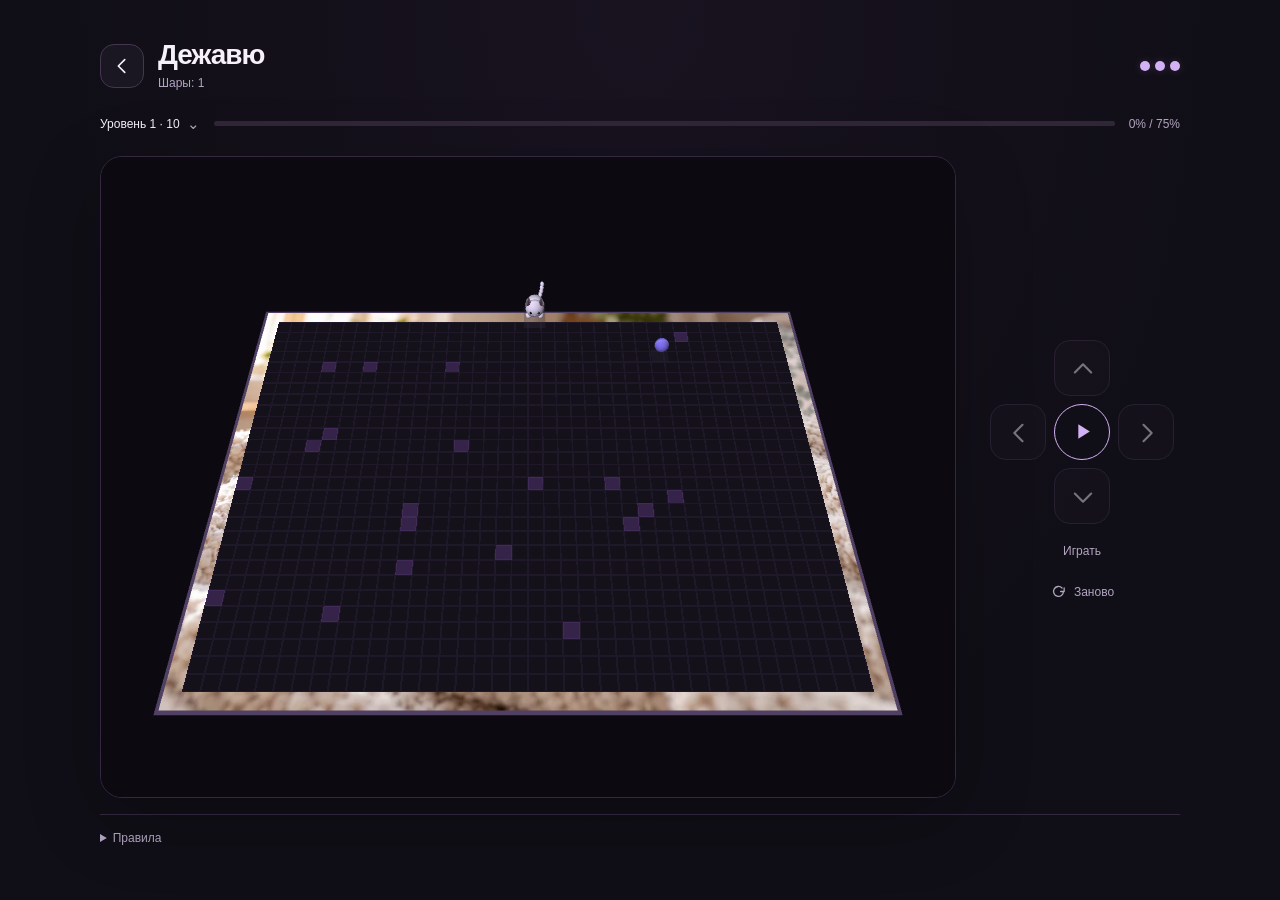
==== aircat.html @ 55bf4a69 "Add personal 3D cat territory game with ten levels" ====
<!doctype html>
<html lang="ru">
<head>
 <meta charset="utf-8">
 <meta name="viewport" content="width=device-width,initial-scale=1,viewport-fit=cover">
 <meta name="theme-color" content="#100e16">
 <meta name="color-scheme" content="dark">
 <meta name="robots" content="noindex">
 <title>Дежавю · Алексей Саава</title>
 <link rel="stylesheet" href="cv-assets/aircat-styles.70ddca77c7d8.css">
 <script defer src="cv-assets/aircat-core.e7ccb7cbba97.js"></script>
 <script defer src="cv-assets/aircat-renderer.3f87e64dbd23.js"></script>
 <script defer src="cv-assets/aircat-runtime.8a50a23db556.js"></script>
</head>
<body>
 <main class="arcade">
  <div class="arcade-shell">
   <header class="arcade-header">
    <a class="arcade-icon" href="./?cv=1#ru" data-aircat-back aria-label="Вернуться в мой опыт"><svg viewBox="0 0 24 24" fill="none" stroke="currentColor" stroke-width="1.8" stroke-linecap="round" stroke-linejoin="round" aria-hidden="true"><path d="M15 5l-7 7 7 7"/></svg></a>
    <div class="arcade-heading"><h1 data-aircat-title>Дежавю</h1><div class="arcade-result" data-aircat-result></div></div>
    <div class="arcade-lives" data-aircat-lives aria-label="Жизни: 3"><i data-aircat-life aria-hidden="true"></i><i data-aircat-life aria-hidden="true"></i><i data-aircat-life aria-hidden="true"></i></div>
   </header>
   <div class="arcade-meta">
    <details class="arcade-levels" data-aircat-levels><summary data-aircat-level>Уровень 1 · 10</summary><div class="arcade-level-picker"><button type="button" data-level="1" aria-label="Уровень 1">1</button><button type="button" data-level="2" aria-label="Уровень 2">2</button><button type="button" data-level="3" aria-label="Уровень 3">3</button><button type="button" data-level="4" aria-label="Уровень 4">4</button><button type="button" data-level="5" aria-label="Уровень 5">5</button><button type="button" data-level="6" aria-label="Уровень 6">6</button><button type="button" data-level="7" aria-label="Уровень 7">7</button><button type="button" data-level="8" aria-label="Уровень 8">8</button><button type="button" data-level="9" aria-label="Уровень 9">9</button><button type="button" data-level="10" aria-label="Уровень 10">10</button></div></details>
    <progress data-aircat-progress max="100" value="0" aria-label="Открытая площадь"></progress>
    <span data-aircat-percent>0% / 75%</span>
   </div>
   <div class="arcade-play">
    <div class="arcade-stage" data-aircat-stage><canvas class="arcade-board" width="800" height="600" data-aircat-board tabindex="0" role="img" aria-label="Трёхмерное игровое поле"></canvas></div>
    <div class="arcade-controls">
     <div class="arcade-pad" data-aircat-pad>
      <button class="arcade-direction" type="button" data-dir="up" aria-label="up" disabled><svg viewBox="0 0 24 24" fill="none" stroke="currentColor" stroke-width="1.8" stroke-linecap="round" stroke-linejoin="round" aria-hidden="true"><path d="M5 15l7-7 7 7"/></svg></button><button class="arcade-direction" type="button" data-dir="left" aria-label="left" disabled><svg viewBox="0 0 24 24" fill="none" stroke="currentColor" stroke-width="1.8" stroke-linecap="round" stroke-linejoin="round" aria-hidden="true"><path d="M15 5l-7 7 7 7"/></svg></button><button class="arcade-direction" type="button" data-dir="right" aria-label="right" disabled><svg viewBox="0 0 24 24" fill="none" stroke="currentColor" stroke-width="1.8" stroke-linecap="round" stroke-linejoin="round" aria-hidden="true"><path d="M9 5l7 7-7 7"/></svg></button><button class="arcade-direction" type="button" data-dir="down" aria-label="down" disabled><svg viewBox="0 0 24 24" fill="none" stroke="currentColor" stroke-width="1.8" stroke-linecap="round" stroke-linejoin="round" aria-hidden="true"><path d="M5 9l7 7 7-7"/></svg></button>
      <button class="arcade-action" type="button" data-aircat-action aria-label="Играть" disabled><svg viewBox="0 0 24 24" fill="none" stroke="currentColor" stroke-width="1.8" stroke-linecap="round" stroke-linejoin="round" aria-hidden="true"><path d="M8 5l11 7-11 7z" fill="currentColor" stroke="none"/></svg></button>
     </div>
     <div class="arcade-secondary"><div class="arcade-state" data-aircat-state></div><button class="arcade-restart" type="button" data-aircat-restart><svg viewBox="0 0 24 24" fill="none" stroke="currentColor" stroke-width="1.8" stroke-linecap="round" stroke-linejoin="round" aria-hidden="true"><path d="M20 7v5h-5M19 12a7 7 0 1 1-2-5"/></svg><span data-aircat-restart-label>Заново</span></button></div>
    </div>
   </div>
   <div class="arcade-error" data-aircat-error hidden><p data-aircat-error-copy></p><button type="button" data-aircat-retry>Повторить</button></div>
   <details class="arcade-help" data-aircat-help-details><summary data-aircat-rules>Правила</summary><p data-aircat-help></p></details>
   <div class="sr-only" data-aircat-announcement aria-live="polite" aria-atomic="true"></div>
  </div>
 </main>
 <noscript><p>Для игры нужен JavaScript. <a href="./?cv=1#ru">Вернуться в CV</a></p></noscript>
</body>
</html>
---- cv-assets/aircat-styles.70ddca77c7d8.css ----
/* Personal Déjà vu arcade. The thumb controls remain outside the 3D view. */
:root{color-scheme:dark;--bg:#100e16;--panel:#1a1622;--text:#f5f0fa;--muted:#b3a5c1;--accent:#d3b1f5;--line:#44364f;font-family:Inter,-apple-system,BlinkMacSystemFont,'Segoe UI',sans-serif;background:var(--bg);color:var(--text)}
*{box-sizing:border-box}body{margin:0;min-width:280px}button,a,summary{-webkit-tap-highlight-color:transparent}button{font:inherit;cursor:pointer}button:disabled{opacity:.45;cursor:wait}button,a{touch-action:manipulation}button svg,a svg{width:22px;height:22px;pointer-events:none}[hidden]{display:none!important}
.arcade{min-height:100svh;display:grid;place-items:center;padding:calc(16px + env(safe-area-inset-top)) calc(16px + env(safe-area-inset-right)) calc(16px + env(safe-area-inset-bottom)) calc(16px + env(safe-area-inset-left));background:radial-gradient(ellipse at 50% 0%,#30203b44,transparent 65%)}
.arcade-shell{width:min(100%,1080px);display:grid;gap:16px;min-width:0}
.arcade-header{display:grid;grid-template-columns:44px minmax(0,1fr) auto;gap:14px;align-items:center}.arcade-heading h1{margin:0;font-size:clamp(21px,3vw,28px);letter-spacing:-.035em;line-height:1.15}.arcade-result{font-size:12px;line-height:1.3;color:var(--muted);margin-top:4px;min-height:16px}
.arcade-icon{display:inline-grid;place-items:center;width:44px;height:44px;padding:10px;border:1px solid var(--line);border-radius:14px;background:var(--panel);color:var(--text);text-decoration:none}
.arcade-lives{display:flex;gap:5px}.arcade-lives i{display:block;width:10px;height:10px;border-radius:50%;background:var(--accent);box-shadow:0 0 10px #d3b1f530}.arcade-lives i[data-lost=true]{background:#4c4058;box-shadow:none}
.arcade-meta{display:grid;grid-template-columns:auto minmax(0,1fr) auto;gap:14px;align-items:center;font-size:12px;color:var(--muted);font-variant-numeric:tabular-nums}.arcade-meta progress{display:block;width:100%;height:5px;border:0;border-radius:4px;overflow:hidden;background:#302637;accent-color:var(--accent)}progress::-webkit-progress-bar{background:#302637}progress::-webkit-progress-value{background:var(--accent)}progress::-moz-progress-bar{background:var(--accent)}
.arcade-levels{position:relative}.arcade-levels summary{min-height:32px;display:flex;align-items:center;gap:7px;color:var(--text);cursor:pointer;list-style:none}.arcade-levels summary::after{content:'⌄';font-size:15px;color:var(--muted)}.arcade-levels summary::-webkit-details-marker{display:none}.arcade-levels[open] summary::after{transform:rotate(180deg)}
.arcade-level-picker{position:absolute;left:0;top:100%;z-index:2;width:240px;padding:12px;display:grid;grid-template-columns:repeat(5,1fr);gap:8px;border:1px solid var(--line);border-radius:16px;background:var(--panel);box-shadow:0 12px 36px #0008}.arcade-level-picker button{width:36px;height:40px;border:1px solid var(--line);border-radius:10px;background:var(--bg);color:var(--text)}.arcade-level-picker button[aria-current=true]{color:var(--bg);background:var(--accent)}.arcade-level-picker button[data-passed=true]::after{content:'·';margin-left:2px;color:#fff}
.arcade-play{display:grid;grid-template-columns:minmax(0,1fr) 196px;gap:28px;align-items:center;min-width:0}.arcade-stage{aspect-ratio:4/3;position:relative;width:100%;min-width:0;border:1px solid #34283f;border-radius:22px;overflow:hidden;background:#0c0a10;box-shadow:0 20px 80px #0003}.arcade-board{display:block;width:100%;height:100%;touch-action:pan-y;user-select:none;-webkit-user-select:none}
.arcade-controls{display:grid;justify-items:center;gap:18px}.arcade-pad{display:grid;grid-template-columns:repeat(3,56px);grid-template-rows:repeat(3,56px);gap:8px;touch-action:none;user-select:none;-webkit-user-select:none;position:relative}.arcade-direction{display:grid;place-items:center;width:56px;height:56px;padding:14px;border:1px solid var(--line);border-radius:16px;background:var(--panel);color:var(--text);touch-action:none}.arcade-direction svg{width:28px;height:28px}.arcade-direction[data-dir=up]{grid-column:2;grid-row:1}.arcade-direction[data-dir=left]{grid-column:1;grid-row:2}.arcade-direction[data-dir=right]{grid-column:3;grid-row:2}.arcade-direction[data-dir=down]{grid-column:2;grid-row:3}.arcade-direction[data-pressed=true]{background:var(--accent);color:var(--bg);border-color:var(--accent)}
.arcade-action{grid-column:2;grid-row:2;width:56px;height:56px;display:grid;place-items:center;padding:13px;border:1px solid var(--accent);border-radius:50%;background:var(--bg);color:var(--accent)}.arcade-action svg{width:25px;height:25px}
.arcade-secondary{display:grid;justify-items:center;gap:10px}.arcade-state{color:var(--muted);font-size:12px;text-align:center;line-height:1.5;min-height:18px}.arcade-restart{border:0;background:transparent;color:var(--muted);min-height:44px;padding:10px 14px;font-size:12px;display:inline-flex;align-items:center;gap:7px}.arcade-restart svg{width:17px;height:17px}
.arcade-help{border-top:1px solid #34283f;padding-top:14px;color:var(--muted);font-size:12px;line-height:1.65}.arcade-help summary{cursor:pointer;min-height:32px;width:max-content;max-width:100%}.arcade-help p{max-width:640px;margin:10px 0 0}.arcade-error{padding:18px;border:1px solid #c2789650;border-radius:16px;font-size:14px;line-height:1.5;color:#ffd1e4}.arcade-error button{display:block;margin-top:12px;border:1px solid var(--line);border-radius:10px;padding:10px 14px;background:var(--panel);color:var(--text);min-height:44px}
.sr-only{position:absolute!important;width:1px;height:1px;margin:-1px;padding:0;overflow:hidden;clip-path:inset(50%);border:0;white-space:nowrap}button:focus-visible,a:focus-visible,summary:focus-visible{outline:3px solid var(--accent);outline-offset:3px}
@media(hover:hover){button:hover:not(:disabled),a:hover{border-color:var(--accent);color:var(--accent)}.arcade-direction:hover:not(:disabled){background:#302539}}
@media(max-width:767.98px){.arcade-shell{width:min(100%,540px);gap:14px}.arcade-play{grid-template-columns:minmax(0,1fr);gap:18px;justify-items:center}.arcade-controls{width:100%;display:grid;grid-template-columns:184px minmax(0,1fr);gap:18px;align-items:center}.arcade-secondary{width:100%;gap:5px}.arcade-stage{border-radius:18px;width:min(100%,calc((100svh - 400px - env(safe-area-inset-top) - env(safe-area-inset-bottom))*1.333333));min-width:220px}.arcade-header{gap:12px}.arcade-help{padding-top:10px}.arcade-meta{gap:10px}}
@media(max-width:350px){.arcade{padding-left:12px;padding-right:12px}.arcade-controls{gap:10px;grid-template-columns:184px minmax(0,1fr)}.arcade-state{font-size:11px}.arcade-restart{font-size:11px;padding:8px}.arcade-lives{gap:4px}.arcade-meta{font-size:11px;gap:8px}}
@media(orientation:landscape) and (max-height:620px) and (min-width:480px){.arcade{padding-top:calc(10px + env(safe-area-inset-top));padding-bottom:calc(10px + env(safe-area-inset-bottom))}.arcade-shell{width:min(100%,980px);gap:8px}.arcade-play{grid-template-columns:minmax(0,1fr) 184px;gap:20px}.arcade-controls{position:relative;grid-template-columns:1fr;gap:0;width:184px}.arcade-stage{width:min(100%,calc((100svh - 156px - env(safe-area-inset-top) - env(safe-area-inset-bottom))*1.333333));min-width:160px}.arcade-help{padding-top:5px}.arcade-help summary{min-height:28px}.arcade-secondary{position:absolute;left:0;top:0;width:56px;gap:0}.arcade-state,[data-aircat-restart-label]{display:none}.arcade-restart{width:56px;height:56px;justify-content:center;padding:12px;border:1px solid var(--line);border-radius:16px;background:var(--panel)}.arcade-restart svg{width:21px;height:21px}.arcade-header h1{font-size:21px}}
@media(min-width:768px) and (max-height:720px){.arcade-shell{width:min(100%,980px)}.arcade-stage{max-width:calc((100svh - 175px)*1.333333)}}
@media(prefers-reduced-motion:reduce){*{animation:none!important;transition:none!important;scroll-behavior:auto!important}}
@media print{.arcade-controls,.arcade-help,.arcade-levels,.arcade-icon{display:none!important}.arcade{min-height:0}}
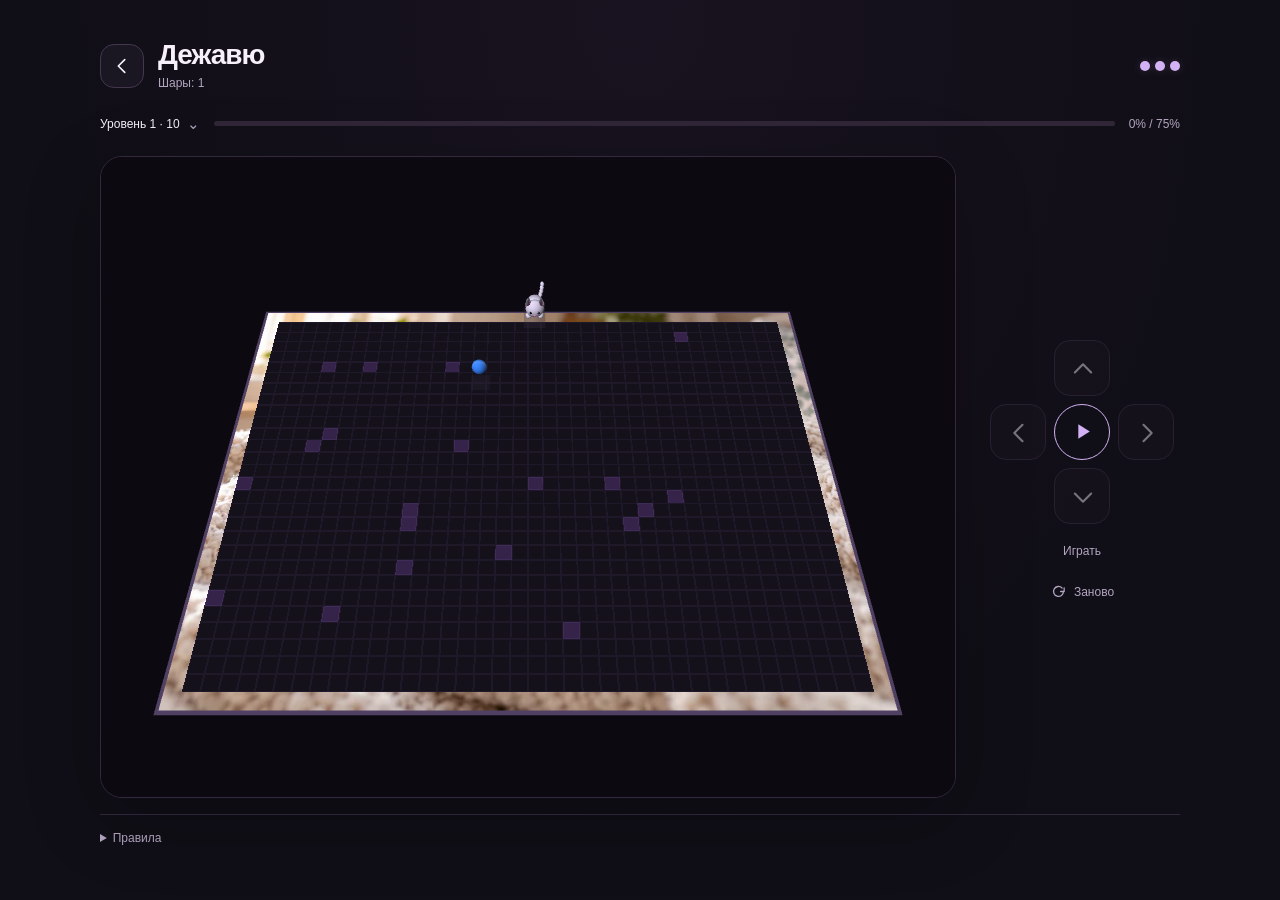
==== commit 167d6402: "Limit level ten sphere splitting to matching colours" ====
--- a/aircat.html
+++ b/aircat.html
@@ -8,9 +8,9 @@
  <meta name="robots" content="noindex">
  <title>Дежавю · Алексей Саава</title>
  <link rel="stylesheet" href="cv-assets/aircat-styles.70ddca77c7d8.css">
- <script defer src="cv-assets/aircat-core.e7ccb7cbba97.js"></script>
- <script defer src="cv-assets/aircat-renderer.3f87e64dbd23.js"></script>
- <script defer src="cv-assets/aircat-runtime.8a50a23db556.js"></script>
+ <script defer src="cv-assets/aircat-core.c90878f1b5a9.js"></script>
+ <script defer src="cv-assets/aircat-renderer.964ec77b0241.js"></script>
+ <script defer src="cv-assets/aircat-runtime.9b832341da53.js"></script>
 </head>
 <body>
  <main class="arcade">
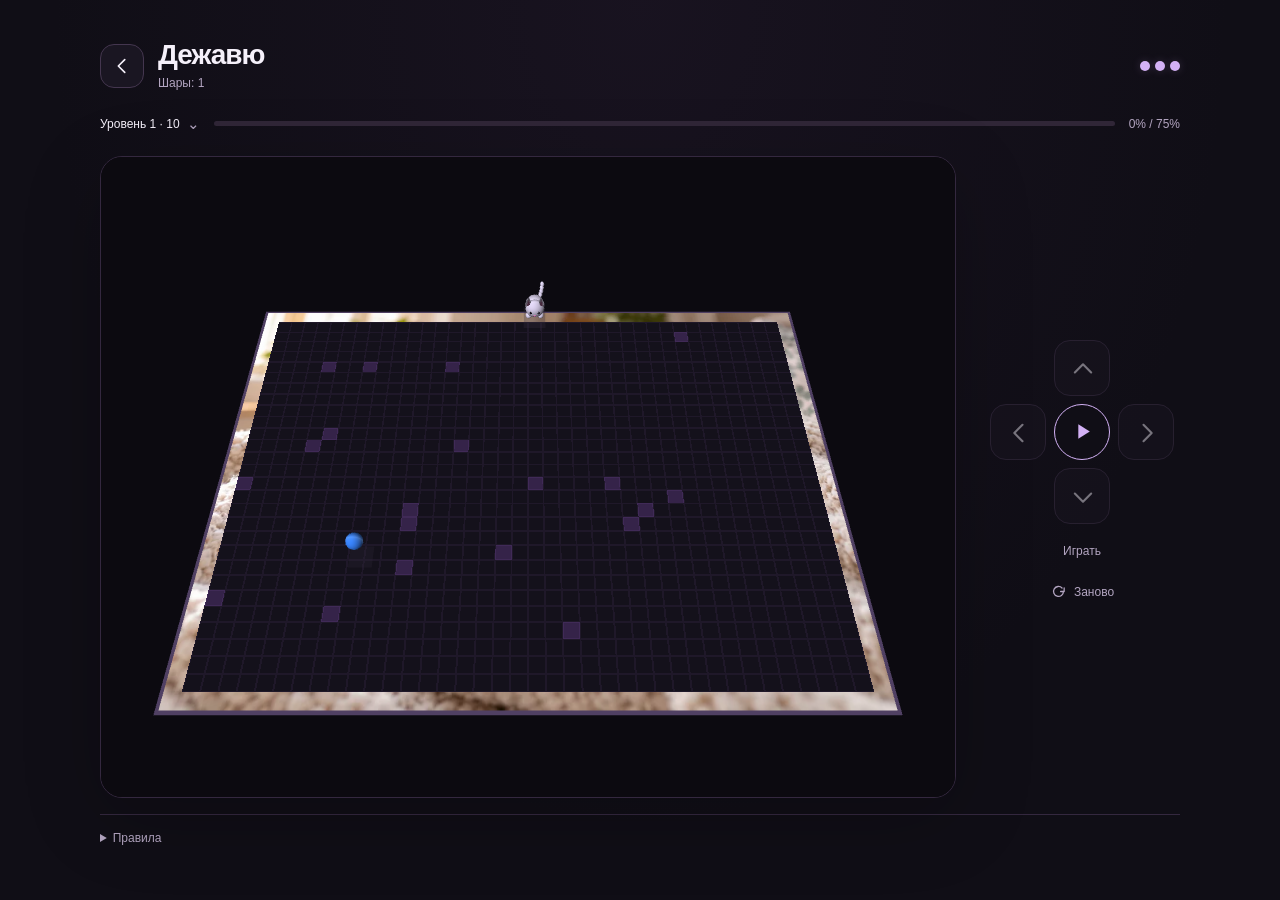
==== commit cdf519af: "Pace sphere growth on all levels and add roaming dog effects" ====
--- a/aircat.html
+++ b/aircat.html
@@ -8,9 +8,9 @@
  <meta name="robots" content="noindex">
  <title>Дежавю · Алексей Саава</title>
  <link rel="stylesheet" href="cv-assets/aircat-styles.70ddca77c7d8.css">
- <script defer src="cv-assets/aircat-core.c90878f1b5a9.js"></script>
- <script defer src="cv-assets/aircat-renderer.964ec77b0241.js"></script>
- <script defer src="cv-assets/aircat-runtime.9b832341da53.js"></script>
+ <script defer src="cv-assets/aircat-core.bbdd68a06e4c.js"></script>
+ <script defer src="cv-assets/aircat-renderer.26bb30d547bf.js"></script>
+ <script defer src="cv-assets/aircat-runtime.9790ecd14936.js"></script>
 </head>
 <body>
  <main class="arcade">
@@ -36,7 +36,7 @@
     </div>
    </div>
    <div class="arcade-error" data-aircat-error hidden><p data-aircat-error-copy></p><button type="button" data-aircat-retry>Повторить</button></div>
-   <details class="arcade-help" data-aircat-help-details><summary data-aircat-rules>Правила</summary><p data-aircat-help></p></details>
+   <details class="arcade-help" data-aircat-help-details><summary data-aircat-rules>Правила</summary><p data-aircat-help></p><p data-aircat-pacing-help></p><p data-aircat-dog-help></p></details>
    <div class="sr-only" data-aircat-announcement aria-live="polite" aria-atomic="true"></div>
   </div>
  </main>
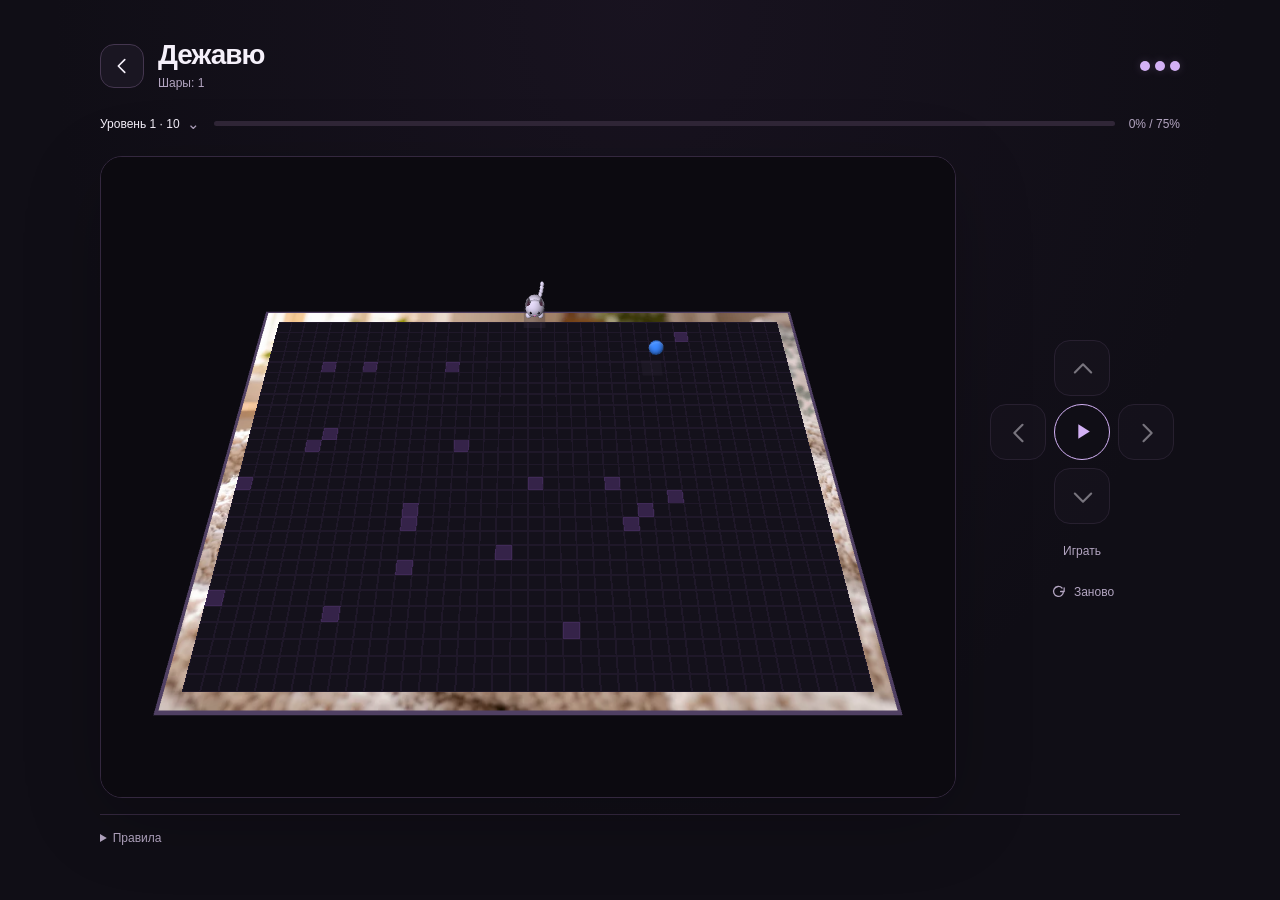
==== commit 404c4474: "Replace CV display name with Alexey Savostyuk" ====
--- a/aircat.html
+++ b/aircat.html
@@ -6,11 +6,11 @@
  <meta name="theme-color" content="#100e16">
  <meta name="color-scheme" content="dark">
  <meta name="robots" content="noindex">
- <title>Дежавю · Алексей Саава</title>
+ <title>Дежавю · Алексей Савостюк</title>
  <link rel="stylesheet" href="cv-assets/aircat-styles.70ddca77c7d8.css">
  <script defer src="cv-assets/aircat-core.bbdd68a06e4c.js"></script>
  <script defer src="cv-assets/aircat-renderer.26bb30d547bf.js"></script>
- <script defer src="cv-assets/aircat-runtime.9790ecd14936.js"></script>
+ <script defer src="cv-assets/aircat-runtime.714d43c71bab.js"></script>
 </head>
 <body>
  <main class="arcade">
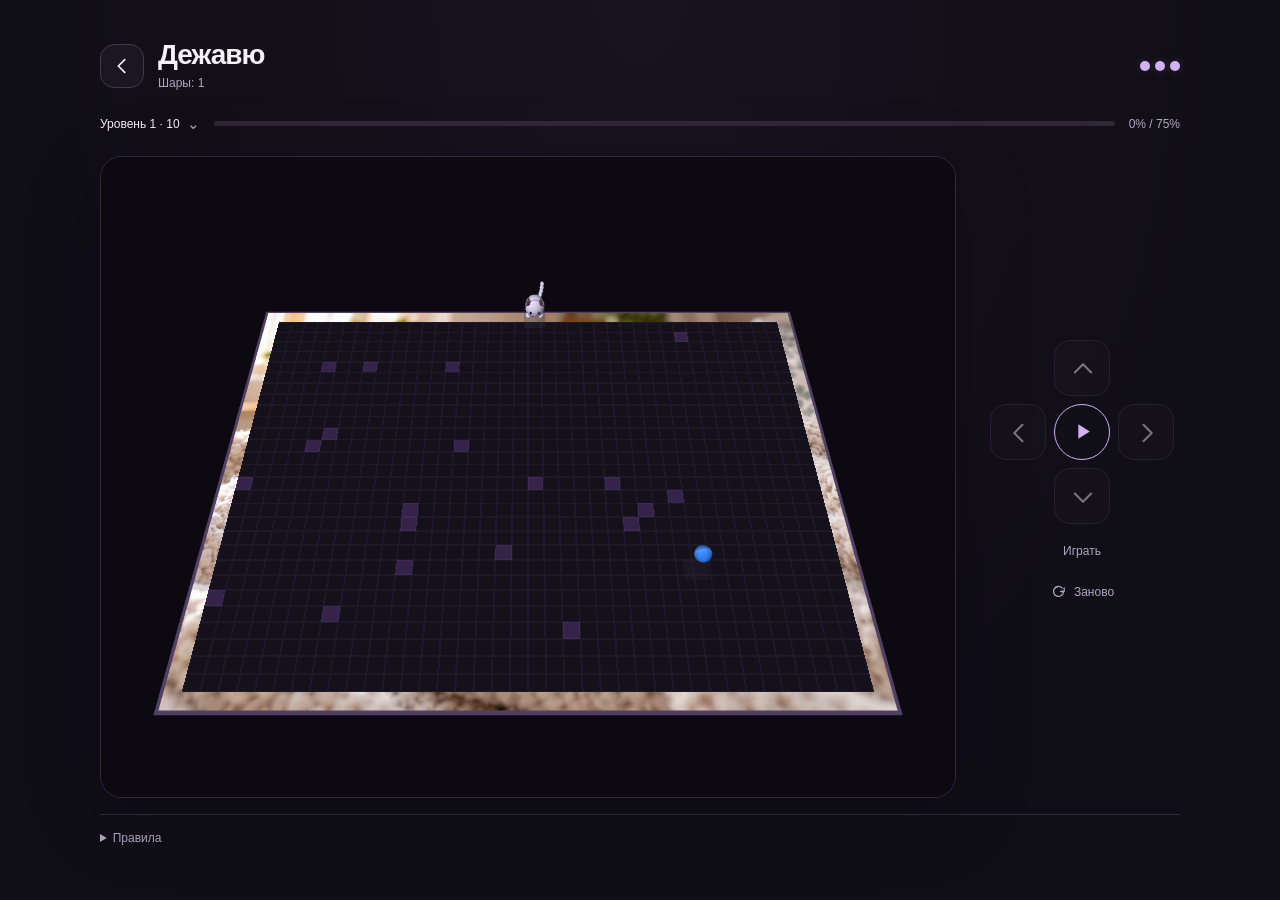
==== commit db12715a: "Polish bilingual CV navigation and add Matrix finale after level ten" ====
--- a/aircat.html
+++ b/aircat.html
@@ -7,10 +7,11 @@
  <meta name="color-scheme" content="dark">
  <meta name="robots" content="noindex">
  <title>Дежавю · Алексей Савостюк</title>
- <link rel="stylesheet" href="cv-assets/aircat-styles.70ddca77c7d8.css">
+ <link rel="stylesheet" href="cv-assets/aircat-styles.a19fa792017d.css">
  <script defer src="cv-assets/aircat-core.bbdd68a06e4c.js"></script>
  <script defer src="cv-assets/aircat-renderer.26bb30d547bf.js"></script>
- <script defer src="cv-assets/aircat-runtime.714d43c71bab.js"></script>
+ <script defer src="cv-assets/aircat-finale.334c01d08f29.js"></script>
+ <script defer src="cv-assets/aircat-runtime.4e4f53a0a7e3.js"></script>
 </head>
 <body>
  <main class="arcade">
@@ -32,13 +33,28 @@
       <button class="arcade-direction" type="button" data-dir="up" aria-label="up" disabled><svg viewBox="0 0 24 24" fill="none" stroke="currentColor" stroke-width="1.8" stroke-linecap="round" stroke-linejoin="round" aria-hidden="true"><path d="M5 15l7-7 7 7"/></svg></button><button class="arcade-direction" type="button" data-dir="left" aria-label="left" disabled><svg viewBox="0 0 24 24" fill="none" stroke="currentColor" stroke-width="1.8" stroke-linecap="round" stroke-linejoin="round" aria-hidden="true"><path d="M15 5l-7 7 7 7"/></svg></button><button class="arcade-direction" type="button" data-dir="right" aria-label="right" disabled><svg viewBox="0 0 24 24" fill="none" stroke="currentColor" stroke-width="1.8" stroke-linecap="round" stroke-linejoin="round" aria-hidden="true"><path d="M9 5l7 7-7 7"/></svg></button><button class="arcade-direction" type="button" data-dir="down" aria-label="down" disabled><svg viewBox="0 0 24 24" fill="none" stroke="currentColor" stroke-width="1.8" stroke-linecap="round" stroke-linejoin="round" aria-hidden="true"><path d="M5 9l7 7 7-7"/></svg></button>
       <button class="arcade-action" type="button" data-aircat-action aria-label="Играть" disabled><svg viewBox="0 0 24 24" fill="none" stroke="currentColor" stroke-width="1.8" stroke-linecap="round" stroke-linejoin="round" aria-hidden="true"><path d="M8 5l11 7-11 7z" fill="currentColor" stroke="none"/></svg></button>
      </div>
-     <div class="arcade-secondary"><div class="arcade-state" data-aircat-state></div><button class="arcade-restart" type="button" data-aircat-restart><svg viewBox="0 0 24 24" fill="none" stroke="currentColor" stroke-width="1.8" stroke-linecap="round" stroke-linejoin="round" aria-hidden="true"><path d="M20 7v5h-5M19 12a7 7 0 1 1-2-5"/></svg><span data-aircat-restart-label>Заново</span></button></div>
+     <div class="arcade-secondary"><button class="finale-field-link" type="button" data-aircat-finalwatch hidden>Перезагрузка матрицы</button><div class="arcade-state" data-aircat-state></div><button class="arcade-restart" type="button" data-aircat-restart><svg viewBox="0 0 24 24" fill="none" stroke="currentColor" stroke-width="1.8" stroke-linecap="round" stroke-linejoin="round" aria-hidden="true"><path d="M20 7v5h-5M19 12a7 7 0 1 1-2-5"/></svg><span data-aircat-restart-label>Заново</span></button></div>
     </div>
    </div>
    <div class="arcade-error" data-aircat-error hidden><p data-aircat-error-copy></p><button type="button" data-aircat-retry>Повторить</button></div>
    <details class="arcade-help" data-aircat-help-details><summary data-aircat-rules>Правила</summary><p data-aircat-help></p><p data-aircat-pacing-help></p><p data-aircat-dog-help></p></details>
    <div class="sr-only" data-aircat-announcement aria-live="polite" aria-atomic="true"></div>
   </div>
+
+  <section class="aircat-finale" data-aircat-finale hidden aria-label="Все десять уровней пройдены">
+   <canvas class="finale-canvas" data-finale-canvas aria-hidden="true"></canvas>
+   <div class="finale-topbar"><a class="arcade-icon" data-finale-back href="./?cv=1#ru" aria-label="Вернуться в мой опыт"><svg viewBox="0 0 24 24" fill="none" stroke="currentColor" stroke-width="1.8" stroke-linecap="round" stroke-linejoin="round" aria-hidden="true"><path d="M15 5l-7 7 7 7"/></svg></a><button class="finale-skip" type="button" data-finale-skip>Пропустить</button></div>
+   <div class="finale-content"><p class="finale-win" data-finale-win>Все десять уровней пройдены</p>
+    <p class="finale-reboot"><span class="sr-only" data-finale-reboot></span><span data-finale-reboot-code aria-hidden="true"></span></p>
+    <div class="finale-mystery" data-finale-mystery inert><p class="finale-tag" data-finale-tag>НЕ РАСШИФРОВАНО</p>
+     <h2 class="finale-heading" data-finale-title tabindex="-1"><span class="sr-only" data-finale-title-readable></span><span data-finale-title-code aria-hidden="true"></span></h2>
+     <p class="finale-copy"><span class="sr-only" data-finale-copy></span><span data-finale-copy-code aria-hidden="true"></span></p>
+     <a class="finale-source" data-finale-source href="https://beinecke.library.yale.edu/beinecke/collections/beinecke-cipher-voynich-manuscript" target="_blank" rel="noopener noreferrer">Рукопись в библиотеке Йеля ↗</a>
+    </div>
+    <div class="finale-actions" data-finale-actions inert><button class="finale-button finale-button-primary" type="button" data-finale-restart>Пройти заново</button><button class="finale-button" type="button" data-finale-replay>Повторить эффект</button><button class="finale-return" type="button" data-finale-return>К игровому полю</button></div>
+   </div>
+   <div class="sr-only" data-finale-announcement aria-live="polite" aria-atomic="true"></div>
+  </section>
  </main>
  <noscript><p>Для игры нужен JavaScript. <a href="./?cv=1#ru">Вернуться в CV</a></p></noscript>
 </body>
--- a/cv-assets/aircat-styles.a19fa792017d.css
+++ b/cv-assets/aircat-styles.a19fa792017d.css
@@ -0,0 +1,69 @@
+/* Personal Déjà vu arcade. The thumb controls remain outside the 3D view. */
+:root{color-scheme:dark;--bg:#100e16;--panel:#1a1622;--text:#f5f0fa;--muted:#b3a5c1;--accent:#d3b1f5;--line:#44364f;font-family:Inter,-apple-system,BlinkMacSystemFont,'Segoe UI',sans-serif;background:var(--bg);color:var(--text)}
+*{box-sizing:border-box}body{margin:0;min-width:280px}button,a,summary{-webkit-tap-highlight-color:transparent}button{font:inherit;cursor:pointer}button:disabled{opacity:.45;cursor:wait}button,a{touch-action:manipulation}button svg,a svg{width:22px;height:22px;pointer-events:none}[hidden]{display:none!important}
+.arcade{min-height:100svh;display:grid;place-items:center;padding:calc(16px + env(safe-area-inset-top)) calc(16px + env(safe-area-inset-right)) calc(16px + env(safe-area-inset-bottom)) calc(16px + env(safe-area-inset-left));background:radial-gradient(ellipse at 50% 0%,#30203b44,transparent 65%)}
+.arcade-shell{width:min(100%,1080px);display:grid;gap:16px;min-width:0}
+.arcade-header{display:grid;grid-template-columns:44px minmax(0,1fr) auto;gap:14px;align-items:center}.arcade-heading h1{margin:0;font-size:clamp(21px,3vw,28px);letter-spacing:-.035em;line-height:1.15}.arcade-result{font-size:12px;line-height:1.3;color:var(--muted);margin-top:4px;min-height:16px}
+.arcade-icon{display:inline-grid;place-items:center;width:44px;height:44px;padding:10px;border:1px solid var(--line);border-radius:14px;background:var(--panel);color:var(--text);text-decoration:none}
+.arcade-lives{display:flex;gap:5px}.arcade-lives i{display:block;width:10px;height:10px;border-radius:50%;background:var(--accent);box-shadow:0 0 10px #d3b1f530}.arcade-lives i[data-lost=true]{background:#4c4058;box-shadow:none}
+.arcade-meta{display:grid;grid-template-columns:auto minmax(0,1fr) auto;gap:14px;align-items:center;font-size:12px;color:var(--muted);font-variant-numeric:tabular-nums}.arcade-meta progress{display:block;width:100%;height:5px;border:0;border-radius:4px;overflow:hidden;background:#302637;accent-color:var(--accent)}progress::-webkit-progress-bar{background:#302637}progress::-webkit-progress-value{background:var(--accent)}progress::-moz-progress-bar{background:var(--accent)}
+.arcade-levels{position:relative}.arcade-levels summary{min-height:32px;display:flex;align-items:center;gap:7px;color:var(--text);cursor:pointer;list-style:none}.arcade-levels summary::after{content:'⌄';font-size:15px;color:var(--muted)}.arcade-levels summary::-webkit-details-marker{display:none}.arcade-levels[open] summary::after{transform:rotate(180deg)}
+.arcade-level-picker{position:absolute;left:0;top:100%;z-index:2;width:240px;padding:12px;display:grid;grid-template-columns:repeat(5,1fr);gap:8px;border:1px solid var(--line);border-radius:16px;background:var(--panel);box-shadow:0 12px 36px #0008}.arcade-level-picker button{width:36px;height:40px;border:1px solid var(--line);border-radius:10px;background:var(--bg);color:var(--text)}.arcade-level-picker button[aria-current=true]{color:var(--bg);background:var(--accent)}.arcade-level-picker button[data-passed=true]::after{content:'·';margin-left:2px;color:#fff}
+.arcade-play{display:grid;grid-template-columns:minmax(0,1fr) 196px;gap:28px;align-items:center;min-width:0}.arcade-stage{aspect-ratio:4/3;position:relative;width:100%;min-width:0;border:1px solid #34283f;border-radius:22px;overflow:hidden;background:#0c0a10;box-shadow:0 20px 80px #0003}.arcade-board{display:block;width:100%;height:100%;touch-action:pan-y;user-select:none;-webkit-user-select:none}
+.arcade-controls{display:grid;justify-items:center;gap:18px}.arcade-pad{display:grid;grid-template-columns:repeat(3,56px);grid-template-rows:repeat(3,56px);gap:8px;touch-action:none;user-select:none;-webkit-user-select:none;position:relative}.arcade-direction{display:grid;place-items:center;width:56px;height:56px;padding:14px;border:1px solid var(--line);border-radius:16px;background:var(--panel);color:var(--text);touch-action:none}.arcade-direction svg{width:28px;height:28px}.arcade-direction[data-dir=up]{grid-column:2;grid-row:1}.arcade-direction[data-dir=left]{grid-column:1;grid-row:2}.arcade-direction[data-dir=right]{grid-column:3;grid-row:2}.arcade-direction[data-dir=down]{grid-column:2;grid-row:3}.arcade-direction[data-pressed=true]{background:var(--accent);color:var(--bg);border-color:var(--accent)}
+.arcade-action{grid-column:2;grid-row:2;width:56px;height:56px;display:grid;place-items:center;padding:13px;border:1px solid var(--accent);border-radius:50%;background:var(--bg);color:var(--accent)}.arcade-action svg{width:25px;height:25px}
+.arcade-secondary{display:grid;justify-items:center;gap:10px}.arcade-state{color:var(--muted);font-size:12px;text-align:center;line-height:1.5;min-height:18px}.arcade-restart{border:0;background:transparent;color:var(--muted);min-height:44px;padding:10px 14px;font-size:12px;display:inline-flex;align-items:center;gap:7px}.arcade-restart svg{width:17px;height:17px}
+.arcade-help{border-top:1px solid #34283f;padding-top:14px;color:var(--muted);font-size:12px;line-height:1.65}.arcade-help summary{cursor:pointer;min-height:32px;width:max-content;max-width:100%}.arcade-help p{max-width:640px;margin:10px 0 0}.arcade-error{padding:18px;border:1px solid #c2789650;border-radius:16px;font-size:14px;line-height:1.5;color:#ffd1e4}.arcade-error button{display:block;margin-top:12px;border:1px solid var(--line);border-radius:10px;padding:10px 14px;background:var(--panel);color:var(--text);min-height:44px}
+.sr-only{position:absolute!important;width:1px;height:1px;margin:-1px;padding:0;overflow:hidden;clip-path:inset(50%);border:0;white-space:nowrap}button:focus-visible,a:focus-visible,summary:focus-visible{outline:3px solid var(--accent);outline-offset:3px}
+@media(hover:hover){button:hover:not(:disabled),a:hover{border-color:var(--accent);color:var(--accent)}.arcade-direction:hover:not(:disabled){background:#302539}}
+@media(max-width:767.98px){.arcade-shell{width:min(100%,540px);gap:14px}.arcade-play{grid-template-columns:minmax(0,1fr);gap:18px;justify-items:center}.arcade-controls{width:100%;display:grid;grid-template-columns:184px minmax(0,1fr);gap:18px;align-items:center}.arcade-secondary{width:100%;gap:5px}.arcade-stage{border-radius:18px;width:min(100%,calc((100svh - 400px - env(safe-area-inset-top) - env(safe-area-inset-bottom))*1.333333));min-width:220px}.arcade-header{gap:12px}.arcade-help{padding-top:10px}.arcade-meta{gap:10px}}
+@media(max-width:350px){.arcade{padding-left:12px;padding-right:12px}.arcade-controls{gap:10px;grid-template-columns:184px minmax(0,1fr)}.arcade-state{font-size:11px}.arcade-restart{font-size:11px;padding:8px}.arcade-lives{gap:4px}.arcade-meta{font-size:11px;gap:8px}}
+@media(orientation:landscape) and (max-height:620px) and (min-width:480px){.arcade{padding-top:calc(10px + env(safe-area-inset-top));padding-bottom:calc(10px + env(safe-area-inset-bottom))}.arcade-shell{width:min(100%,980px);gap:8px}.arcade-play{grid-template-columns:minmax(0,1fr) 184px;gap:20px}.arcade-controls{position:relative;grid-template-columns:1fr;gap:0;width:184px}.arcade-stage{width:min(100%,calc((100svh - 156px - env(safe-area-inset-top) - env(safe-area-inset-bottom))*1.333333));min-width:160px}.arcade-help{padding-top:5px}.arcade-help summary{min-height:28px}.arcade-secondary{position:absolute;left:0;top:0;width:56px;gap:0}.arcade-state,[data-aircat-restart-label]{display:none}.arcade-restart{width:56px;height:56px;justify-content:center;padding:12px;border:1px solid var(--line);border-radius:16px;background:var(--panel)}.arcade-restart svg{width:21px;height:21px}.arcade-header h1{font-size:21px}}
+@media(min-width:768px) and (max-height:720px){.arcade-shell{width:min(100%,980px)}.arcade-stage{max-width:calc((100svh - 175px)*1.333333)}}
+@media(prefers-reduced-motion:reduce){*{animation:none!important;transition:none!important;scroll-behavior:auto!important}}
+@media print{.arcade-controls,.arcade-help,.arcade-levels,.arcade-icon{display:none!important}.arcade{min-height:0}}
+/* Finale is a page state inside the arcade, with the field replaced in flow. */
+body[data-aircat-finale=true] .arcade{display:block;padding:0;background:var(--bg)}
+.aircat-finale{position:relative;isolation:isolate;display:grid;grid-template-rows:auto 1fr;width:100%;min-height:100svh;overflow:hidden;background:#100e16;padding:calc(24px + env(safe-area-inset-top)) calc(32px + env(safe-area-inset-right)) calc(28px + env(safe-area-inset-bottom)) calc(32px + env(safe-area-inset-left))}
+.finale-canvas{position:absolute;inset:0;width:100%;height:100%;z-index:-1;pointer-events:none}
+.finale-topbar{display:flex;justify-content:space-between;align-items:center;gap:16px;width:100%;max-width:1160px;margin:0 auto}
+.finale-topbar .arcade-icon{background:#1a1622bb}
+.finale-skip{min-height:44px;padding:10px 16px;border:1px solid #d3b1f52e;border-radius:12px;background:#100e16b3;color:var(--muted);font-size:13px}
+.finale-content{position:relative;display:flex;flex-direction:column;align-items:center;justify-content:center;text-align:center;max-width:780px;width:100%;margin:0 auto;padding:160px 0 48px}
+.finale-win{font-size:12px;font-weight:500;line-height:1.6;color:var(--muted);letter-spacing:.04em;margin:0 0 24px;transition:opacity .5s}
+.finale-reboot{position:absolute;top:46%;left:0;right:0;margin:0;font-size:clamp(25px,4.5vw,48px);line-height:1.25;font-weight:600;letter-spacing:-.035em;opacity:0;transition:opacity .3s}
+.finale-mystery{width:100%;opacity:0;transform:translateY(16px);transition:opacity .7s,transform .7s}
+.finale-tag{font:11px/1.6 ui-monospace,monospace;letter-spacing:.18em;color:#d3b1f5;margin:0 0 18px}
+.finale-heading{font-size:clamp(32px,5vw,58px);font-weight:650;letter-spacing:-.045em;line-height:1.12;margin:0 0 24px;color:#f5f0fa;white-space:pre-line;overflow-wrap:anywhere}
+.finale-heading:focus-visible{outline:0}
+.finale-copy{max-width:45ch;margin:0 auto;color:#c2b2d2;font-size:clamp(15px,1.8vw,18px);line-height:1.8;min-height:3.6em}
+.finale-source{display:inline-block;color:var(--muted);font-size:12px;line-height:1.6;text-underline-offset:4px;padding:12px 8px;min-height:44px;margin-top:18px}
+.finale-actions{display:flex;flex-wrap:wrap;justify-content:center;gap:12px;margin-top:36px;opacity:0;transition:opacity .6s}
+.finale-button{min-height:48px;border:1px solid #736080;border-radius:14px;padding:13px 22px;background:#211a2d;color:var(--text);font-size:14px;line-height:1.5}
+.finale-button-primary{background:var(--accent);border-color:var(--accent);color:#160e20;font-weight:600}
+.finale-return{display:block;margin:16px auto 0;min-height:44px;padding:10px 18px;border:0;background:transparent;color:var(--muted);font-size:13px}
+.finale-field-link{font-size:12px;padding:10px 14px;min-height:44px;border:1px solid var(--line);border-radius:12px;background:transparent;color:var(--accent)}
+@media(min-width:768px){.finale-actions .finale-return{flex-basis:100%;margin:0}}
+.aircat-finale[data-phase=fracture] .finale-win,.aircat-finale[data-phase=collapse] .finale-win{opacity:0}
+.aircat-finale[data-phase=reboot] .finale-reboot{opacity:1}
+.aircat-finale[data-phase=decode] .finale-mystery,.aircat-finale[data-phase=resolved] .finale-mystery{opacity:1;transform:none}
+.aircat-finale[data-phase=resolved] .finale-actions{opacity:1}
+.aircat-finale[data-phase=resolved] .finale-win{color:#d8c0ed}
+@media(hover:hover){.finale-button:hover{background:#30253e;color:#fff}.finale-button-primary:hover{background:#e2c8fb;color:#160e20}.finale-source:hover{color:var(--accent)}}
+@media(max-width:767.98px){
+ .aircat-finale{padding:calc(16px + env(safe-area-inset-top)) calc(22px + env(safe-area-inset-right)) calc(20px + env(safe-area-inset-bottom)) calc(22px + env(safe-area-inset-left))}
+ .finale-content{padding-top:164px;padding-bottom:12px;justify-content:center;max-width:520px}
+ .finale-win{font-size:11px;margin-bottom:22px;letter-spacing:0}
+ .finale-heading{font-size:clamp(30px,8.6vw,43px);line-height:1.16;letter-spacing:-.04em;margin-bottom:20px}
+ .finale-copy{font-size:15px;line-height:1.8}
+ .finale-actions{display:grid;grid-template-columns:minmax(0,1fr);width:min(100%,330px);gap:10px;margin-top:24px}
+ .finale-source{margin-top:12px}.finale-return{margin-top:6px}
+}
+@media(orientation:landscape) and (max-height:600px){
+ .arcade-shell[data-final-won=true] .arcade-controls{gap:12px}.arcade-shell[data-final-won=true] .arcade-secondary{position:static;width:100%}.arcade-shell[data-final-won=true] .finale-field-link{max-width:100%}
+ .aircat-finale{min-height:100svh;padding:12px 24px}.finale-content{padding:80px 0 12px;max-width:660px}
+ .finale-win{margin-bottom:12px}.finale-heading{font-size:32px;margin-bottom:12px}.finale-copy{font-size:14px;line-height:1.6}
+ .finale-actions{display:flex;flex-wrap:wrap;max-width:none;width:auto;margin-top:16px}.finale-source{margin-top:6px}.finale-button{min-height:44px;padding:10px 18px}
+}
+@media(prefers-reduced-motion:reduce){.aircat-finale .finale-mystery,.aircat-finale .finale-actions{transform:none;transition:none}}
+@media print{.aircat-finale .finale-canvas,.finale-topbar,.finale-actions,.finale-return{display:none!important}.aircat-finale{min-height:0;background:white;color:black}.finale-content{padding:0}.finale-heading,.finale-copy,.finale-tag,.finale-win{color:black}}
